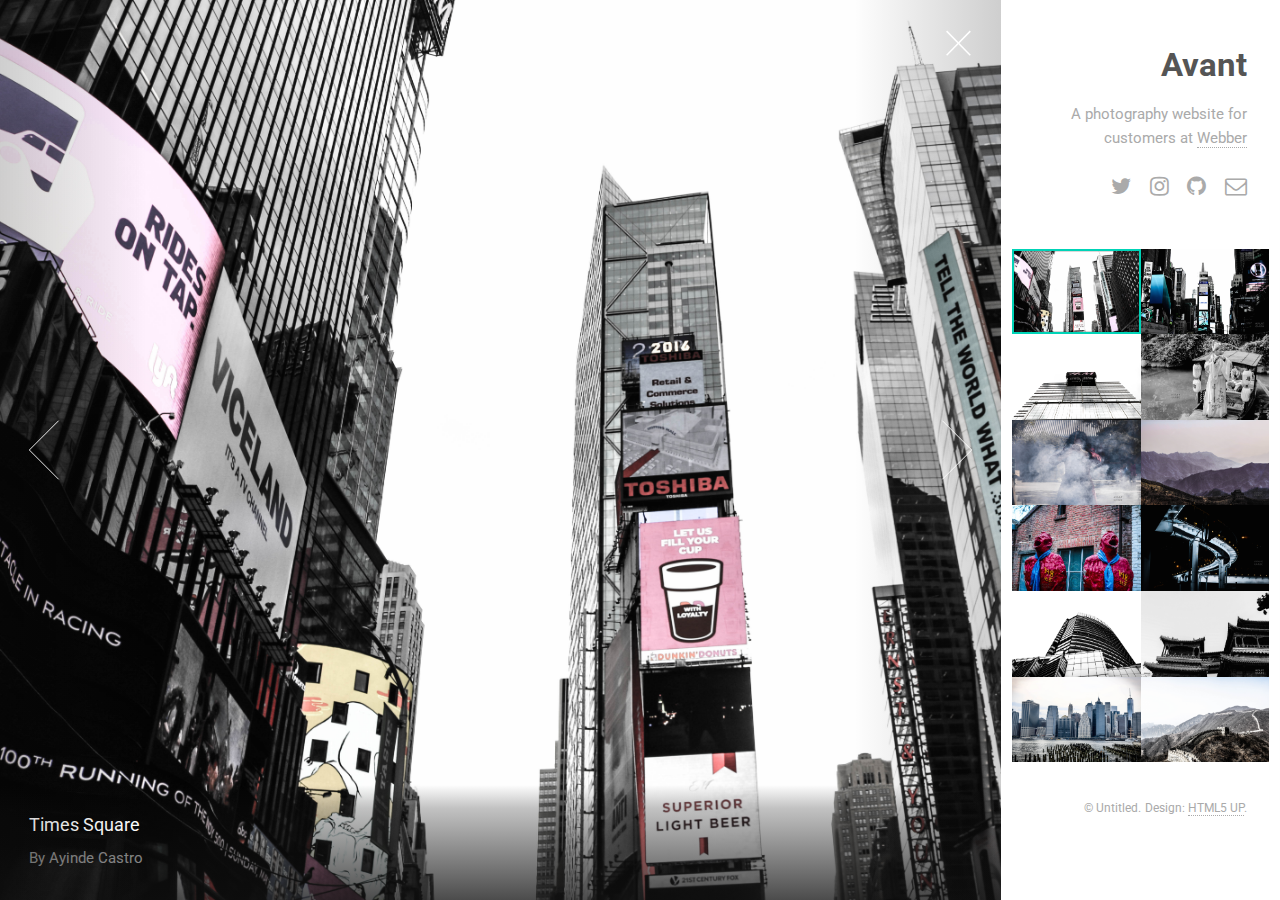
==== LayoutOptions/AvantGarde/index.html @ ed06c7db "Webber 1.0" ====
<!DOCTYPE HTML>
<!--
	Lens by HTML5 UP
	html5up.net | @ajlkn
	Free for personal and commercial use under the CCA 3.0 license (html5up.net/license)
-->
<html>
	<head>
		<title>Avant for Webber</title>
		<meta charset="utf-8" />
		<meta name="viewport" content="width=device-width, initial-scale=1" />
		<!--[if lte IE 8]><script src="assets/js/ie/html5shiv.js"></script><![endif]-->
		<link rel="stylesheet" href="assets/css/main.css" />
		<!--[if lte IE 8]><link rel="stylesheet" href="assets/css/ie8.css" /><![endif]-->
		<!--[if lte IE 9]><link rel="stylesheet" href="assets/css/ie9.css" /><![endif]-->
		<noscript><link rel="stylesheet" href="assets/css/noscript.css" /></noscript>
	</head>
	<body class="is-loading-0 is-loading-1 is-loading-2">

		<!-- Main -->
			<div id="main">

				<!-- Header -->
					<header id="header">
						<h1>Avant</h1>
						<p>A photography website for customers at <a href="http://html5up.net">Webber</a></p>
						<ul class="icons">
							<li><a href="#" class="icon fa-twitter"><span class="label">Twitter</span></a></li>
							<li><a href="https://instagram.com/avantgarde.nyc " target="_blank" class="icon fa-instagram"><span class="label">Instagram</span></a></li>
							<li><a href="#" class="icon fa-github"><span class="label">Github</span></a></li>
							<li><a href="#" class="icon fa-envelope-o"><span class="label">Email</span></a></li>
						</ul>
					</header>

				<!-- Thumbnail -->
					<section id="thumbnails">
						<article>
							<a class="thumbnail" href="images/fulls/pic1.jpg" data-position="left center"><img src="images/fulls/pic1.jpg" alt="" /></a>
							<h2>Times Square</h2>
							<p> By Ayinde Castro</p>
						</article>
						<article>
							<a class="thumbnail" href="images/fulls/pic2.jpg"><img src="images/fulls/pic2.jpg" alt="" /></a>
							<h2>Times Square</h2>
							<p> By Ayinde Castro</p>
						</article>
						<article>
							<a class="thumbnail" href="images/fulls/pic3.jpg" data-position="top center"><img src="images/fulls/pic3.jpg" alt="" /></a>
							<h2> Building</h2>
							<p> By Ayinde Castro</p>
						</article>
						<article>
							<a class="thumbnail" href="images/fulls/pic4.jpg"><img src="images/fulls/pic4.jpg" alt="" /></a>
							<h2>Flute Plauer</h2>
							<p> By Ayinde Castro</p>
						</article>
						<article>
							<a class="thumbnail" href="images/fulls/pic5.jpg" data-position="top center"><img src="images/fulls/pic5.jpg" alt="" /></a>
							<h2>Prayers</h2>
				            <p>By Ayinde Castro</p>
						</article>
						<article>
							<a class="thumbnail" href="images/fulls/pic6.jpg"><img src="images/fulls/pic6.jpg" alt="" /></a>
							<h2>The Great Wall of China</h2>
						  <p> By Ayinde Castro</p>
						</article>
						<article>
							<a class="thumbnail" href="images/fulls/pic7.jpg"><img src="images/fulls/pic7.jpg" alt="" /></a>
							<h2>Scream</h2>
							<p>By Ayinde Castro</p>
						</article>
						<article>
							<a class="thumbnail" href="images/fulls/pic8.jpg"><img src="images/fulls/pic8.jpg" alt="" /></a>
							<h2>Ultralight Beam</h2>
							<p>By Ayinde Castro</p>
						</article>
						<article>
							<a class="thumbnail" href="images/fulls/pic9.jpg"><img src="images/fulls/pic9.jpg" alt="" /></a>
							<h2>Building</h2>
							<p>By Ayinde Castro</p>
						</article>
						<article>
							<a class="thumbnail" href="images/fulls/pic10.jpg"><img src="images/fulls/pic10.jpg" alt="" /></a>
							<h2>Pagoda</h2>
							<p>By Ayinde Castro</p>
						</article>
						<article>
							<a class="thumbnail" href="images/fulls/pic11.jpg"><img src="images/fulls/pic11.jpg" alt="" /></a>
							<h2>NYC skyline</h2>
							<p>By Ayinde Castro</p>
						</article>
						<article>
							<a class="thumbnail" href="images/fulls/pic12.jpg"><img src="images/fulls/pic12.jpg" alt="" /></a>
							<h2>The Great Wall of China</h2>
							<p>By Ayinde Castro</p>
						</article>
					</section>

				<!-- Footer -->
					<footer id="footer">
						<ul class="copyright">
							<li>&copy; Untitled.</li><li>Design: <a href="http://html5up.net">HTML5 UP</a>.</li>
						</ul>
					</footer>

			</div>

		<!-- Scripts -->
			<script src="assets/js/jquery.min.js"></script>
			<script src="assets/js/skel.min.js"></script>
			<!--[if lte IE 8]><script src="assets/js/ie/respond.min.js"></script><![endif]-->
			<script src="assets/js/main.js"></script>

	</body>
</html>
---- LayoutOptions/AvantGarde/assets/css/main.css ----
@import url(font-awesome.min.css);
@import url("http://fonts.googleapis.com/css?family=Roboto:400,700");

/*
	Lens by HTML5 UP
	html5up.net | @ajlkn
	Free for personal and commercial use under the CCA 3.0 license (html5up.net/license)
*/

/* Reset */

	html, body, div, span, applet, object, iframe, h1, h2, h3, h4, h5, h6, p, blockquote, pre, a, abbr, acronym, address, big, cite, code, del, dfn, em, img, ins, kbd, q, s, samp, small, strike, strong, sub, sup, tt, var, b, u, i, center, dl, dt, dd, ol, ul, li, fieldset, form, label, legend, table, caption, tbody, tfoot, thead, tr, th, td, article, aside, canvas, details, embed, figure, figcaption, footer, header, hgroup, menu, nav, output, ruby, section, summary, time, mark, audio, video {
		margin: 0;
		padding: 0;
		border: 0;
		font-size: 100%;
		font: inherit;
		vertical-align: baseline;
	}

	article, aside, details, figcaption, figure, footer, header, hgroup, menu, nav, section {
		display: block;
	}

	body {
		line-height: 1;
	}

	ol, ul {
		list-style: none;
	}

	blockquote, q {
		quotes: none;
	}

	blockquote:before, blockquote:after, q:before, q:after {
		content: '';
		content: none;
	}

	table {
		border-collapse: collapse;
		border-spacing: 0;
	}

	body {
		-webkit-text-size-adjust: none;
	}

/* Box Model */

	*, *:before, *:after {
		-moz-box-sizing: border-box;
		-webkit-box-sizing: border-box;
		box-sizing: border-box;
	}

/* Basic */

	/*
		@-ms-viewport {
			width: device-width;
		}

	*/

	@media screen and (max-width: 480px) {

		html, body {
			min-width: 320px;
		}

	}

	body.is-loading-0 *, body.is-loading-0 *:before, body.is-loading-0 *:after {
		-moz-animation: none !important;
		-webkit-animation: none !important;
		-ms-animation: none !important;
		animation: none !important;
		-moz-transition: none !important;
		-webkit-transition: none !important;
		-ms-transition: none !important;
		transition: none !important;
	}

	html, body {
		background-color: #101010;
		overflow: hidden;
	}

/* Type */

	html {
		font-size: 16pt;
	}

		@media screen and (max-width: 1680px) {

			html {
				font-size: 12pt;
			}

		}

		@media screen and (max-width: 1280px) {

			html {
				font-size: 11pt;
			}

		}

	body {
		background-color: #fff;
		color: #aaa;
	}

	body, input, select, textarea {
		font-family: "Roboto", Helvetica, sans-serif;
		font-weight: 400;
		line-height: 1.65;
		font-size: 1em;
		color: #aaa;
	}

	a {
		-moz-transition: color 0.25s ease, border-bottom-color 0.25s ease;
		-webkit-transition: color 0.25s ease, border-bottom-color 0.25s ease;
		-ms-transition: color 0.25s ease, border-bottom-color 0.25s ease;
		transition: color 0.25s ease, border-bottom-color 0.25s ease;
		border-bottom: dotted 1px;
		color: inherit;
		text-decoration: none;
	}

		a:hover {
			border-bottom-color: transparent;
			color: #00D3B7;
		}

	strong, b {
		font-weight: 400;
		color: #555;
	}

	em, i {
		font-style: italic;
	}

	p {
		margin: 0 0 1.25em 0;
	}

	h1, h2, h3, h4, h5, h6 {
		font-weight: 400;
		line-height: 1.25;
		margin: 0 0 0.5em 0;
		color: #555;
	}

		h1 a, h2 a, h3 a, h4 a, h5 a, h6 a {
			color: inherit;
			text-decoration: none;
		}

	h2 {
		font-size: 1.25em;
	}

	h3 {
		font-size: 1em;
	}

	h4 {
		font-size: 0.9em;
	}

	h5 {
		font-size: 0.8em;
	}

	h6 {
		font-size: 0.7em;
	}

	sub {
		font-size: 0.8em;
		position: relative;
		top: 0.5em;
	}

	sup {
		font-size: 0.8em;
		position: relative;
		top: -0.5em;
	}

	blockquote {
		border-left: solid 4px #ccc;
		font-style: italic;
		margin: 0 0 1.25em 0;
		padding: 0.3125em 0 0.3125em 1.25em;
	}

	code {
		border-radius: 4px;
		border: solid 1px;
		font-family: "Courier New", monospace;
		font-size: 0.9em;
		margin: 0 0.25em;
		padding: 0.25em 0.65em;
		border-color: #ccc;
	}

	pre {
		-webkit-overflow-scrolling: touch;
		font-family: "Courier New", monospace;
		font-size: 0.9em;
		margin: 0 0 1.25em 0;
	}

		pre code {
			display: block;
			padding: 1em 1.5em;
			overflow-x: auto;
		}

	hr {
		border: 0;
		border-bottom: solid 1px #ccc;
		margin: 1.25em 0;
	}

		hr.major {
			margin: 1.875em 0;
		}

	.align-left {
		text-align: left;
	}

	.align-center {
		text-align: center;
	}

	.align-right {
		text-align: right;
	}

/* Button */

	input[type="submit"],
	input[type="reset"],
	input[type="button"],
	button,
	.button {
		-moz-appearance: none;
		-webkit-appearance: none;
		-ms-appearance: none;
		appearance: none;
		-moz-transition: background-color 0.25s ease-in-out, border-color 0.25s ease-in-out, color 0.25s ease-in-out;
		-webkit-transition: background-color 0.25s ease-in-out, border-color 0.25s ease-in-out, color 0.25s ease-in-out;
		-ms-transition: background-color 0.25s ease-in-out, border-color 0.25s ease-in-out, color 0.25s ease-in-out;
		transition: background-color 0.25s ease-in-out, border-color 0.25s ease-in-out, color 0.25s ease-in-out;
		background-color: transparent;
		border-radius: 4px;
		border: solid 1px #ccc;
		color: #555;
		cursor: pointer;
		display: inline-block;
		line-height: 1;
		padding: 0.75em 1.5em;
		text-align: center;
		text-decoration: none;
		white-space: nowrap;
	}

		input[type="submit"]:hover,
		input[type="reset"]:hover,
		input[type="button"]:hover,
		button:hover,
		.button:hover {
			border-color: #00D3B7;
			color: #00D3B7;
		}

			input[type="submit"]:hover:active,
			input[type="reset"]:hover:active,
			input[type="button"]:hover:active,
			button:hover:active,
			.button:hover:active {
				background-color: rgba(0, 211, 183, 0.15);
			}

		input[type="submit"].icon,
		input[type="reset"].icon,
		input[type="button"].icon,
		button.icon,
		.button.icon {
			padding-left: 1.35em;
		}

			input[type="submit"].icon:before,
			input[type="reset"].icon:before,
			input[type="button"].icon:before,
			button.icon:before,
			.button.icon:before {
				margin-right: 0.5em;
			}

		input[type="submit"].fit,
		input[type="reset"].fit,
		input[type="button"].fit,
		button.fit,
		.button.fit {
			display: block;
			margin: 0 0 0.625em 0;
			width: 100%;
		}

		input[type="submit"].small,
		input[type="reset"].small,
		input[type="button"].small,
		button.small,
		.button.small {
			font-size: 0.8em;
		}

		input[type="submit"].big,
		input[type="reset"].big,
		input[type="button"].big,
		button.big,
		.button.big {
			font-size: 1.35em;
		}

		input[type="submit"].disabled, input[type="submit"]:disabled,
		input[type="reset"].disabled,
		input[type="reset"]:disabled,
		input[type="button"].disabled,
		input[type="button"]:disabled,
		button.disabled,
		button:disabled,
		.button.disabled,
		.button:disabled {
			-moz-pointer-events: none;
			-webkit-pointer-events: none;
			-ms-pointer-events: none;
			pointer-events: none;
			opacity: 0.25;
		}

/* Form */

	form {
		margin: 0 0 1.25em 0;
	}

	label {
		color: #555;
		display: block;
		font-size: 0.9em;
		font-weight: 400;
		margin: 0 0 0.625em 0;
	}

	input[type="text"],
	input[type="password"],
	input[type="email"],
	select,
	textarea {
		-moz-appearance: none;
		-webkit-appearance: none;
		-ms-appearance: none;
		appearance: none;
		background-color: transparent;
		border-radius: 4px;
		border: solid 1px #ccc;
		color: inherit;
		display: block;
		outline: 0;
		padding: 0 0.75em;
		text-decoration: none;
		width: 100%;
	}

		input[type="text"]:invalid,
		input[type="password"]:invalid,
		input[type="email"]:invalid,
		select:invalid,
		textarea:invalid {
			box-shadow: none;
		}

		input[type="text"]:focus,
		input[type="password"]:focus,
		input[type="email"]:focus,
		select:focus,
		textarea:focus {
			border-color: #00D3B7;
		}

	.select-wrapper {
		text-decoration: none;
		display: block;
		position: relative;
	}

		.select-wrapper:before {
			-moz-osx-font-smoothing: grayscale;
			-webkit-font-smoothing: antialiased;
			font-family: FontAwesome;
			font-style: normal;
			font-weight: normal;
			text-transform: none !important;
		}

		.select-wrapper:before {
			color: #ccc;
			content: '\f107';
			display: block;
			height: 2.75em;
			line-height: 2.75em;
			pointer-events: none;
			position: absolute;
			right: 0;
			text-align: center;
			top: 0;
			width: 2.75em;
		}

		.select-wrapper select::-ms-expand {
			display: none;
		}

	input[type="text"],
	input[type="password"],
	input[type="email"],
	select {
		height: 2.75em;
	}

	textarea {
		padding: 0.75em 1em;
	}

	input[type="checkbox"],
	input[type="radio"] {
		-moz-appearance: none;
		-webkit-appearance: none;
		-ms-appearance: none;
		appearance: none;
		display: block;
		float: left;
		margin-right: -2em;
		opacity: 0;
		width: 1em;
		z-index: -1;
	}

		input[type="checkbox"] + label,
		input[type="radio"] + label {
			text-decoration: none;
			color: #aaa;
			cursor: pointer;
			display: inline-block;
			font-size: 1em;
			font-weight: 400;
			margin: 0;
			padding-left: 2.4em;
			padding-right: 0.75em;
			position: relative;
		}

			input[type="checkbox"] + label:before,
			input[type="radio"] + label:before {
				-moz-osx-font-smoothing: grayscale;
				-webkit-font-smoothing: antialiased;
				font-family: FontAwesome;
				font-style: normal;
				font-weight: normal;
				text-transform: none !important;
			}

			input[type="checkbox"] + label:before,
			input[type="radio"] + label:before {
				background: transparent;
				border-radius: 4px;
				border: solid 1px #ccc;
				content: '';
				display: inline-block;
				height: 1.65em;
				left: 0;
				line-height: 1.58125em;
				position: absolute;
				text-align: center;
				top: 0;
				width: 1.65em;
			}

		input[type="checkbox"]:checked + label:before,
		input[type="radio"]:checked + label:before {
			background-color: #555;
			border-color: #555;
			color: #fff;
			content: '\f00c';
		}

		input[type="checkbox"]:focus + label:before,
		input[type="radio"]:focus + label:before {
			border-color: #00D3B7;
		}

	input[type="checkbox"] + label:before {
		border-radius: 4px;
	}

	input[type="radio"] + label:before {
		border-radius: 100%;
	}

	::-webkit-input-placeholder {
		opacity: 1.0;
		color: #ccc !important;
	}

	:-moz-placeholder {
		opacity: 1.0;
		color: #ccc !important;
	}

	::-moz-placeholder {
		opacity: 1.0;
		color: #ccc !important;
	}

	:-ms-input-placeholder {
		opacity: 1.0;
		color: #ccc !important;
	}

	.formerize-placeholder {
		opacity: 1.0;
		color: #ccc !important;
	}

	.field {
		margin: 0 0 1.25em 0;
	}

/* Icon */

	.icon {
		text-decoration: none;
		border-bottom: none;
		position: relative;
	}

		.icon:before {
			-moz-osx-font-smoothing: grayscale;
			-webkit-font-smoothing: antialiased;
			font-family: FontAwesome;
			font-style: normal;
			font-weight: normal;
			text-transform: none !important;
		}

		.icon > .label {
			display: none;
		}

/* List */

	ol {
		list-style: decimal;
		margin: 0 0 1.25em 0;
		padding-left: 1.25em;
	}

		ol li {
			padding-left: 0.25em;
		}

	ul {
		list-style: disc;
		margin: 0 0 1.25em 0;
		padding-left: 1em;
	}

		ul li {
			padding-left: 0.5em;
		}

		ul.alt {
			list-style: none;
			padding-left: 0;
		}

			ul.alt li {
				border-top: solid 1px #ccc;
				padding: 0.5em 0;
			}

				ul.alt li:first-child {
					border-top: 0;
					padding-top: 0;
				}

		ul.icons {
			cursor: default;
			list-style: none;
			padding-left: 0;
		}

			ul.icons li {
				display: inline-block;
				padding: 0 1em 0 0;
			}

				ul.icons li:last-child {
					padding-right: 0;
				}

				ul.icons li .icon:before {
					font-size: 1.5rem;
				}

		ul.actions {
			cursor: default;
			list-style: none;
			padding-left: 0;
		}

			ul.actions li {
				display: inline-block;
				padding: 0 0.625em 0 0;
				vertical-align: middle;
			}

				ul.actions li:last-child {
					padding-right: 0;
				}

			ul.actions.small li {
				padding: 0 0.3125em 0 0;
			}

			ul.actions.vertical li {
				display: block;
				padding: 0.625em 0 0 0;
			}

				ul.actions.vertical li:first-child {
					padding-top: 0;
				}

				ul.actions.vertical li > * {
					margin-bottom: 0;
				}

			ul.actions.vertical.small li {
				padding: 0.3125em 0 0 0;
			}

				ul.actions.vertical.small li:first-child {
					padding-top: 0;
				}

			ul.actions.fit {
				display: table;
				margin-left: -0.625em;
				padding: 0;
				table-layout: fixed;
				width: calc(100% + 0.625em);
			}

				ul.actions.fit li {
					display: table-cell;
					padding: 0 0 0 0.625em;
				}

					ul.actions.fit li > * {
						margin-bottom: 0;
					}

				ul.actions.fit.small {
					margin-left: -0.3125em;
					width: calc(100% + 0.3125em);
				}

					ul.actions.fit.small li {
						padding: 0 0 0 0.3125em;
					}

	dl {
		margin: 0 0 1.25em 0;
	}

		dl dt {
			display: block;
			font-weight: 400;
			margin: 0 0 0.625em 0;
		}

		dl dd {
			margin-left: 1.25em;
		}

/* Main */

	#main {
		-moz-transition: opacity 0.75s ease, right 0.75s ease, left 0.75s ease, visibility 0.75s;
		-webkit-transition: opacity 0.75s ease, right 0.75s ease, left 0.75s ease, visibility 0.75s;
		-ms-transition: opacity 0.75s ease, right 0.75s ease, left 0.75s ease, visibility 0.75s;
		transition: opacity 0.75s ease, right 0.75s ease, left 0.75s ease, visibility 0.75s;
		-webkit-overflow-scrolling: touch;
		position: fixed;
		top: 0;
		width: 22.5em;
		height: 100%;
		background: #fff;
		outline: 0;
		overflow-x: hidden;
		overflow-y: auto;
		text-align: right;
		visibility: visible;
		z-index: 10000;
		right: 0;
	}

		#main .toggle {
			-webkit-tap-highlight-color: transparent;
			position: absolute;
			top: 0;
			width: 4em;
			height: 4em;
			background-image: url("images/close-small-alt.svg");
			background-repeat: no-repeat;
			background-size: 32px 32px;
			cursor: pointer;
			display: none;
			z-index: 1;
			background-position: 0.5em 0.5em;
			left: 0;
		}

		body.fullscreen #main {
			visibility: hidden;
			right: -22.5em;
		}

		body.is-loading-1 #main {
			opacity: 0;
			right: -2em;
		}

		@media screen and (max-width: 1280px) {

			#main {
				width: 19em;
			}

				body.fullscreen #main {
					right: -19em;
				}

		}

		@media screen and (max-width: 980px) {

			#main {
				background: rgba(255, 255, 255, 0.925);
			}

				#main .toggle {
					display: block;
				}

		}

		@media screen and (max-width: 480px) {

			#main {
				-moz-transition: opacity 0.5s ease, visibility 0.5s;
				-webkit-transition: opacity 0.5s ease, visibility 0.5s;
				-ms-transition: opacity 0.5s ease, visibility 0.5s;
				transition: opacity 0.5s ease, visibility 0.5s;
				width: 100%;
				background: #fff;
				text-align: center;
			}

				body.is-loading-1 #main {
					left: auto !important;
					right: auto !important;
				}

				body.fullscreen #main {
					left: auto !important;
					right: auto !important;
					opacity: 0;
				}

				#main .toggle {
					display: none;
				}

		}

/* Header */

	#header {
		padding: 3em 2.25em 1.75em 2.25em ;
	}

		#header h1 {
			font-size: 2.25em;
			font-weight: 700;
		}

/* Footer */

	#footer {
		padding: 2.25em 2.25em 1em 2.25em ;
	}

		#footer .copyright {
			list-style: none;
			padding: 0;
		}

			#footer .copyright li {
				display: inline-block;
				font-size: 0.8em;
				margin-left: 0.35em;
				padding: 0;
			}

				#footer .copyright li:first-child {
					margin-left: 0;
				}

/* Thumbnails */

	#thumbnails {
		display: -moz-flex;
		display: -webkit-flex;
		display: -ms-flex;
		display: flex;
		-moz-flex-wrap: wrap;
		-webkit-flex-wrap: wrap;
		-ms-flex-wrap: wrap;
		flex-wrap: wrap;
		padding: 0 0.75em;
	}

		#thumbnails article {
			position: relative;
			width: 50%;
			background: #101010;
			outline: 0;
		}

			#thumbnails article .thumbnail {
				-webkit-tap-highlight-color: transparent;
				display: block;
				position: relative;
				border: 0;
				outline: 0;
			}

				#thumbnails article .thumbnail img {
					display: block;
					width: 100%;
				}

				#thumbnails article .thumbnail:before {
					-moz-pointer-events: none;
					-webkit-pointer-events: none;
					-ms-pointer-events: none;
					pointer-events: none;
					-moz-transition: opacity 0.25s ease;
					-webkit-transition: opacity 0.25s ease;
					-ms-transition: opacity 0.25s ease;
					transition: opacity 0.25s ease;
					content: '';
					position: absolute;
					left: 0;
					top: 0;
					width: 100%;
					height: 100%;
					box-shadow: inset 0 0 0 2px #00D3B7, inset 0 0 0px 3px rgba(0, 0, 0, 0.15);
					opacity: 0;
					z-index: 1;
				}

				#thumbnails article .thumbnail:focus:before {
					opacity: 0.5;
				}

			#thumbnails article h2, #thumbnails article p {
				display: none;
			}

			#thumbnails article.active .thumbnail:before {
				opacity: 1;
			}

		@media screen and (max-width: 480px) {

			#thumbnails article .thumbnail:before {
				display: none;
			}

		}

/* Viewer */

	@-moz-keyframes spinner {
		0% {
			-moz-transform: rotate(0deg);
			-webkit-transform: rotate(0deg);
			-ms-transform: rotate(0deg);
			transform: rotate(0deg);
		}

		100% {
			-moz-transform: rotate(360deg);
			-webkit-transform: rotate(360deg);
			-ms-transform: rotate(360deg);
			transform: rotate(360deg);
		}
	}

	@-webkit-keyframes spinner {
		0% {
			-moz-transform: rotate(0deg);
			-webkit-transform: rotate(0deg);
			-ms-transform: rotate(0deg);
			transform: rotate(0deg);
		}

		100% {
			-moz-transform: rotate(360deg);
			-webkit-transform: rotate(360deg);
			-ms-transform: rotate(360deg);
			transform: rotate(360deg);
		}
	}

	@-ms-keyframes spinner {
		0% {
			-moz-transform: rotate(0deg);
			-webkit-transform: rotate(0deg);
			-ms-transform: rotate(0deg);
			transform: rotate(0deg);
		}

		100% {
			-moz-transform: rotate(360deg);
			-webkit-transform: rotate(360deg);
			-ms-transform: rotate(360deg);
			transform: rotate(360deg);
		}
	}

	@keyframes spinner {
		0% {
			-moz-transform: rotate(0deg);
			-webkit-transform: rotate(0deg);
			-ms-transform: rotate(0deg);
			transform: rotate(0deg);
		}

		100% {
			-moz-transform: rotate(360deg);
			-webkit-transform: rotate(360deg);
			-ms-transform: rotate(360deg);
			transform: rotate(360deg);
		}
	}

	#viewer {
		-moz-transition: opacity 0.75s ease, width 0.75s ease;
		-webkit-transition: opacity 0.75s ease, width 0.75s ease;
		-ms-transition: opacity 0.75s ease, width 0.75s ease;
		transition: opacity 0.75s ease, width 0.75s ease;
		position: absolute;
		top: 0;
		width: calc(100% - 22.5em);
		height: 100%;
		left: 0;
	}

		#viewer .inner {
			-moz-pointer-events: none;
			-webkit-pointer-events: none;
			-ms-pointer-events: none;
			pointer-events: none;
			position: absolute;
			top: 0;
			left: 0;
			width: 100%;
			height: 100%;
			z-index: 2;
		}

			#viewer .inner > * {
				-moz-pointer-events: auto;
				-webkit-pointer-events: auto;
				-ms-pointer-events: auto;
				pointer-events: auto;
			}

			#viewer .inner:before {
				background-image: -moz-linear-gradient(left, rgba(16,16,16,0.2), rgba(16,16,16,0) 10em, rgba(16,16,16,0)), -moz-linear-gradient(right, rgba(16,16,16,0.2), rgba(16,16,16,0) 10em, rgba(16,16,16,0));
				background-image: -webkit-linear-gradient(left, rgba(16,16,16,0.2), rgba(16,16,16,0) 10em, rgba(16,16,16,0)), -webkit-linear-gradient(right, rgba(16,16,16,0.2), rgba(16,16,16,0) 10em, rgba(16,16,16,0));
				background-image: -ms-linear-gradient(left, rgba(16,16,16,0.2), rgba(16,16,16,0) 10em, rgba(16,16,16,0)), -ms-linear-gradient(right, rgba(16,16,16,0.2), rgba(16,16,16,0) 10em, rgba(16,16,16,0));
				background-image: linear-gradient(left, rgba(16,16,16,0.2), rgba(16,16,16,0) 10em, rgba(16,16,16,0)), linear-gradient(right, rgba(16,16,16,0.2), rgba(16,16,16,0) 10em, rgba(16,16,16,0));
				content: '';
				display: block;
				position: absolute;
				top: 0;
				left: 0;
				width: 100%;
				height: 100%;
			}

			#viewer .inner .toggle {
				-webkit-tap-highlight-color: transparent;
				position: absolute;
				top: 0;
				width: 4em;
				height: 4em;
				background-image: url("images/close.svg");
				background-repeat: no-repeat;
				background-size: 64px 64px;
				cursor: pointer;
				z-index: 1;
				right: 0;
				background-position: calc(100% - 0.75em) 0.75em;
			}

			#viewer .inner .nav-next,
			#viewer .inner .nav-previous {
				-webkit-tap-highlight-color: transparent;
				position: absolute;
				top: 50%;
				width: 6em;
				height: 6em;
				margin-top: -3em;
				background-image: url("images/arrow.svg");
				background-position: center;
				background-repeat: no-repeat;
				background-size: contain;
				cursor: pointer;
			}

			#viewer .inner .nav-previous {
				-moz-transform: scaleX(-1);
				-webkit-transform: scaleX(-1);
				-ms-transform: scaleX(-1);
				transform: scaleX(-1);
				left: 0;
			}

			#viewer .inner .nav-next {
				right: 0;
			}

		#viewer .slide {
			-moz-transition: opacity 0.5s ease-in-out;
			-webkit-transition: opacity 0.5s ease-in-out;
			-ms-transition: opacity 0.5s ease-in-out;
			transition: opacity 0.5s ease-in-out;
			position: absolute;
			top: 0;
			left: 0;
			width: 100%;
			height: 100%;
			opacity: 1;
			z-index: 1;
		}

			#viewer .slide .caption {
				background-image: -moz-linear-gradient(bottom, rgba(16,16,16,0.75), rgba(16,16,16,0.25) 80%, rgba(16,16,16,0));
				background-image: -webkit-linear-gradient(bottom, rgba(16,16,16,0.75), rgba(16,16,16,0.25) 80%, rgba(16,16,16,0));
				background-image: -ms-linear-gradient(bottom, rgba(16,16,16,0.75), rgba(16,16,16,0.25) 80%, rgba(16,16,16,0));
				background-image: linear-gradient(bottom, rgba(16,16,16,0.75), rgba(16,16,16,0.25) 80%, rgba(16,16,16,0));
				padding: 2em 2em 0.75em 2em ;
				position: absolute;
				bottom: 0;
				left: 0;
				width: 100%;
				color: rgba(255, 255, 255, 0.5);
				z-index: 1;
			}

				#viewer .slide .caption h2, #viewer .slide .caption h3, #viewer .slide .caption h4, #viewer .slide .caption h5, #viewer .slide .caption h6 {
					color: #fff;
				}

			#viewer .slide .image {
				-moz-transition: opacity 0.5s ease-in-out;
				-webkit-transition: opacity 0.5s ease-in-out;
				-ms-transition: opacity 0.5s ease-in-out;
				transition: opacity 0.5s ease-in-out;
				position: absolute;
				top: 0;
				left: 0;
				width: 100%;
				height: 100%;
				background-repeat: no-repeat;
				background-size: cover;
				opacity: 0;
			}

			#viewer .slide:before {
				-moz-animation: spinner 1s linear infinite;
				-webkit-animation: spinner 1s linear infinite;
				-ms-animation: spinner 1s linear infinite;
				animation: spinner 1s linear infinite;
				-moz-transition: opacity 0.5s ease-in-out;
				-webkit-transition: opacity 0.5s ease-in-out;
				-ms-transition: opacity 0.5s ease-in-out;
				transition: opacity 0.5s ease-in-out;
				content: '';
				display: block;
				position: absolute;
				top: 50%;
				left: 50%;
				width: 3em;
				height: 3em;
				background-image: url("images/spinner.svg");
				background-position: center;
				background-repeat: no-repeat;
				background-size: contain;
				margin: -1.5em 0 0 -1.5em;
				opacity: 0;
			}

			#viewer .slide.loading:before {
				opacity: 1;
			}

			#viewer .slide.active .image {
				opacity: 1;
			}

		body.fullscreen #viewer {
			width: 100%;
		}

			body.fullscreen #viewer .inner .toggle {
				background-image: url("images/open.svg");
			}

		body.is-loading-1 #viewer {
			opacity: 0;
		}

		body.is-loading-2 #viewer .slide {
			opacity: 0;
		}

		@media screen and (max-width: 1280px) {

			#viewer {
				width: calc(100% - 19em);
			}

		}

		@media screen and (max-width: 980px) {

			#viewer {
				width: 100%;
			}

				#viewer .inner .toggle {
					-moz-transition: opacity 0.75s ease;
					-webkit-transition: opacity 0.75s ease;
					-ms-transition: opacity 0.75s ease;
					transition: opacity 0.75s ease;
					background-image: url("images/open.svg");
					opacity: 0;
					right: 0;
				}

				body.fullscreen #viewer .inner .toggle {
					opacity: 1;
				}

		}

		@media screen and (max-width: 736px) {

			#viewer .inner .toggle {
				background-size: 32px 32px;
			}

			#viewer .inner .nav-next,
			#viewer .inner .nav-previous {
				background-image: url("images/arrow-small.svg");
				background-size: 32px 32px;
			}

			body.fullscreen #viewer .inner .toggle {
				background-image: url("images/open-small.svg");
			}

		}

		@media screen and (max-width: 480px) {

			#viewer {
				-moz-transition: opacity 0.5s ease;
				-webkit-transition: opacity 0.5s ease;
				-ms-transition: opacity 0.5s ease;
				transition: opacity 0.5s ease;
				-moz-transition-delay: 0s;
				-webkit-transition-delay: 0s;
				-ms-transition-delay: 0s;
				transition-delay: 0s;
				opacity: 0;
			}

				#viewer .inner .toggle {
					background-image: url("images/close-small.svg") !important;
					background-size: 32px 32px;
				}

				body.fullscreen #viewer {
					-moz-transition-delay: 0.5s;
					-webkit-transition-delay: 0.5s;
					-ms-transition-delay: 0.5s;
					transition-delay: 0.5s;
					opacity: 1;
				}

		}
---- LayoutOptions/AvantGarde/assets/css/ie8.css ----
/*
	Lens by HTML5 UP
	html5up.net | @ajlkn
	Free for personal and commercial use under the CCA 3.0 license (html5up.net/license)
*/

/* Viewer */

	#viewer {
		width: 100%;
	}
---- LayoutOptions/AvantGarde/assets/css/ie9.css ----
/*
	Lens by HTML5 UP
	html5up.net | @ajlkn
	Free for personal and commercial use under the CCA 3.0 license (html5up.net/license)
*/

/* Thumbnails */

	#thumbnails:after {
		content: '';
		display: block;
		clear: both;
	}

	#thumbnails article {
		float: left;
	}

/* Viewer */

	#viewer .inner {
		box-shadow: inset 0 0 9em 2em rgba(16, 16, 16, 0.2);
	}

		#viewer .inner:before {
			display: none;
		}

	#viewer .slide .caption {
		background-color: rgba(16, 16, 16, 0.5);
	}
---- LayoutOptions/AvantGarde/assets/css/noscript.css ----
/*
	Lens by HTML5 UP
	html5up.net | @ajlkn
	Free for personal and commercial use under the CCA 3.0 license (html5up.net/license)
*/

/* Main */

	#main {
		opacity: 1 !important;
		right: 0 !important;
	}

	body:before {
		content: 'Javascript is disabled :(';
		display: block;
		position: absolute;
		top: 50%;
		width: calc(100% - 22.5em * 0.333333333);
		height: 4em;
		margin-top: -2em;
		color: #272727;
		cursor: default;
		font-size: 3em;
		line-height: 4em;
		text-align: center;
		white-space: nowrap;
		left: 0;
	}
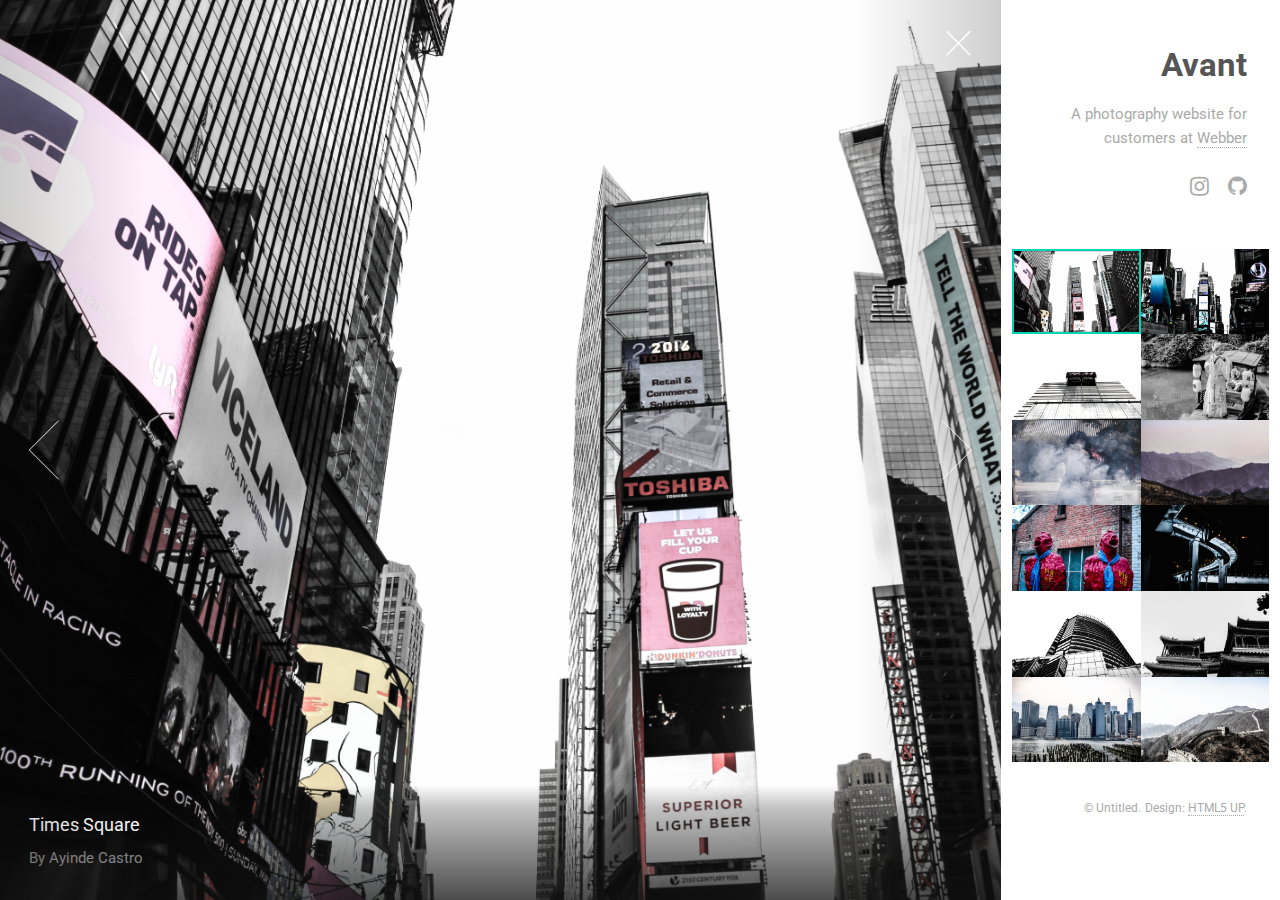
==== commit 42195c30: "webber link change" ====
--- a/LayoutOptions/AvantGarde/index.html
+++ b/LayoutOptions/AvantGarde/index.html
@@ -25,10 +25,10 @@
 						<h1>Avant</h1>
 						<p>A photography website for customers at <a href="http://html5up.net">Webber</a></p>
 						<ul class="icons">
-							<li><a href="#" class="icon fa-twitter"><span class="label">Twitter</span></a></li>
+							
 							<li><a href="https://instagram.com/avantgarde.nyc " target="_blank" class="icon fa-instagram"><span class="label">Instagram</span></a></li>
-							<li><a href="#" class="icon fa-github"><span class="label">Github</span></a></li>
-							<li><a href="#" class="icon fa-envelope-o"><span class="label">Email</span></a></li>
+							<li><a href="https://github.com/Ayindecastro/AyindeCastro-ComputerScience-Projects" class="icon fa-github"><span class="label">Github</span></a></li>
+					
 						</ul>
 					</header>
 
@@ -112,4 +112,4 @@
 			<script src="assets/js/main.js"></script>
 
 	</body>
-</html>+</html>
